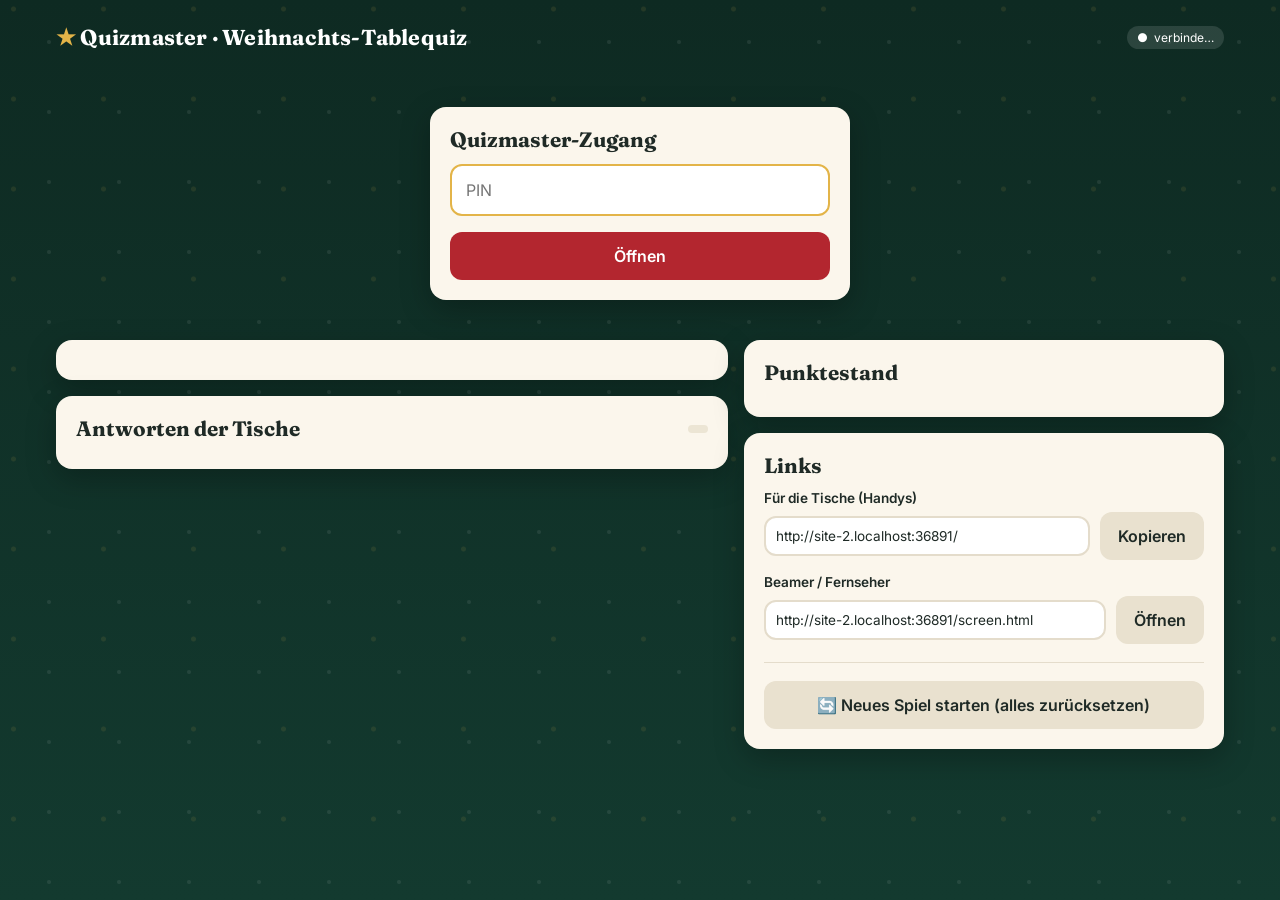
==== host.html @ 04e91825 "Weihnachts-Tablequiz: Tische, Quizmaster-Steuerung, Beamer-Ansicht Co-Authored-By: Claude Opus 5.5 <" ====
<!doctype html>
<html lang="de">
<head>
<meta charset="utf-8">
<meta name="viewport" content="width=device-width, initial-scale=1">
<title>Quizmaster</title>
<meta name="robots" content="noindex">
<link rel="preconnect" href="https://fonts.googleapis.com">
<link rel="stylesheet" href="https://fonts.googleapis.com/css2?family=Fraunces:opsz,wght@9..144,600;9..144,800&family=Inter:wght@400;500;600;700&display=swap">
<link rel="stylesheet" href="style.css">
</head>
<body>
<div class="wrap wide">
  <header class="top">
    <h1><span class="star">★</span> Quizmaster · <span id="title"></span></h1>
    <span class="status" id="status">verbinde…</span>
  </header>

  <section id="gate" class="card" style="max-width:420px;margin:40px auto" hidden>
    <h2>Quizmaster-Zugang</h2>
    <input type="password" id="pin" placeholder="PIN" inputmode="numeric" autocomplete="off">
    <p></p>
    <button class="block" id="pinBtn">Öffnen</button>
    <p class="notice bad" id="pinErr" hidden>Falsche PIN.</p>
  </section>

  <div id="app" class="host-grid" hidden>
    <div>
      <section class="card" id="control"></section>
      <section class="card">
        <div class="row" style="margin-bottom:8px">
          <h2 style="margin:0">Antworten der Tische</h2>
          <span class="spacer"></span>
          <span class="pill" id="ansCount"></span>
        </div>
        <div id="answers"></div>
      </section>
    </div>
    <div>
      <section class="card">
        <h2>Punktestand</h2>
        <div id="scores"></div>
      </section>
      <section class="card links">
        <h2>Links</h2>
        <label class="lbl small" style="margin-top:0">Für die Tische (Handys)</label>
        <div class="row"><input type="text" id="playerUrl" readonly style="flex:1"><button class="secondary" data-copy="playerUrl">Kopieren</button></div>
        <label class="lbl small">Beamer / Fernseher</label>
        <div class="row"><input type="text" id="screenUrl" readonly style="flex:1"><button class="secondary" data-copy="screenUrl">Öffnen</button></div>
        <hr style="border:0;border-top:1px solid var(--line);margin:18px 0">
        <button class="secondary block" id="resetBtn">🔄 Neues Spiel starten (alles zurücksetzen)</button>
      </section>
    </div>
  </div>
</div>

<script src="vendor/mqtt.min.js"></script>
<script src="config.js"></script>
<script src="questions.js"></script>
<script src="common.js"></script>
<script>
const $ = (id) => document.getElementById(id);
const ROUNDS = window.QUIZ_ROUNDS;
const HOST_KEY = "tq_host_" + CFG.room;
document.title = "Quizmaster · " + CFG.title;
$("title").textContent = CFG.title;
$("playerUrl").value = baseUrl();
$("screenUrl").value = baseUrl() + "screen.html";

function fresh() {
  return { gameId: Math.random().toString(36).slice(2, 10), phase: "lobby", round: 0, qi: 0, names: {}, joined: [], answers: {}, points: {} };
}
let G = load(HOST_KEY, null) || fresh();
let conn = null;

// ---------- PIN ----------
function unlock() {
  try { sessionStorage.setItem("tq_pin_ok", "1"); } catch (e) {}
  $("gate").hidden = true; $("app").hidden = false;
  start();
}
$("pinBtn").addEventListener("click", () => {
  if ($("pin").value.trim() === String(CFG.hostPin)) unlock(); else $("pinErr").hidden = false;
});
$("pin").addEventListener("keydown", (e) => { if (e.key === "Enter") $("pinBtn").click(); });
let ok = false; try { ok = sessionStorage.getItem("tq_pin_ok") === "1"; } catch (e) {}
if (ok) unlock(); else { $("gate").hidden = false; $("pin").focus(); }

// ---------- Helfer ----------
const cur = () => ROUNDS[G.round] && ROUNDS[G.round].questions[G.qi];
const qid = (r = G.round, i = G.qi) => `r${r}q${i}`;
const answerText = (q) => String(q.answer);
const persist = () => save(HOST_KEY, G);

function isCorrect(q, given) {
  const g = norm(given);
  if (!g) return false;
  if (q.type === "choice") return given === q.answer;
  const acc = [q.answer].concat(q.accept || []).map(norm);
  return acc.some((a) => g === a || (a.length >= 3 && (" " + g + " ").includes(" " + a + " ")));
}

function autoScore() {
  const q = cur(); const id = qid();
  const ans = G.answers[id] || {};
  G.points[id] = G.points[id] || {};
  const P = G.points[id];
  if (q.type === "estimate") {
    const target = Number(q.answer);
    let best = Infinity;
    const diffs = {};
    for (const t in ans) {
      const n = parseFloat(String(ans[t].answer).replace(",", "."));
      if (!isNaN(n)) { diffs[t] = Math.abs(n - target); best = Math.min(best, diffs[t]); }
    }
    for (const t in ans) if (P[t] == null) P[t] = diffs[t] === best ? 1 : 0;
  } else {
    for (const t in ans) if (P[t] == null) P[t] = isCorrect(q, ans[t].answer) ? 1 : 0;
  }
}

function participants() {
  const set = new Set(G.joined.map(Number));
  for (const id in G.answers) for (const t in G.answers[id]) set.add(Number(t));
  return [...set].sort((a, b) => a - b);
}

function computeScores() {
  return participants().map((t) => {
    const perRound = ROUNDS.map((R, r) => R.questions.reduce((s, _, i) => s + ((G.points[qid(r, i)] || {})[t] || 0), 0));
    return { table: t, perRound: perRound.slice(0, Math.max(1, G.round + 1)), total: perRound.reduce((a, b) => a + b, 0) };
  }).sort((a, b) => b.total - a.total || a.table - b.table);
}

// ---------- Senden ----------
function publishState() {
  const R = ROUNDS[G.round];
  const q = cur();
  const s = {
    gameId: G.gameId, phase: G.phase, round: G.round, rounds: ROUNDS.length,
    roundTitle: R ? R.title : "", qCount: R ? R.questions.length : 0,
    tables: CFG.tables, names: G.names, joined: G.joined, title: CFG.title
  };
  if (["question", "closed", "reveal"].includes(G.phase) && q) {
    s.question = { id: qid(), n: G.qi + 1, text: q.q, type: q.type, options: q.type === "choice" ? q.options : undefined };
    const ans = G.answers[qid()] || {};
    s.received = Object.keys(ans).map(Number);
    if (G.phase === "reveal") {
      s.answer = answerText(q);
      s.results = G.points[qid()] || {};
      s.given = Object.fromEntries(Object.entries(ans).map(([t, a]) => [t, a.answer]));
    }
  }
  if (["scores", "end", "reveal"].includes(G.phase)) s.scores = computeScores();
  if (conn) conn.publish(TOPIC.state, s, { retain: true });
  persist();
}

// ---------- Ablauf ----------
function step() {
  const R = ROUNDS[G.round];
  switch (G.phase) {
    case "lobby": G.round = 0; G.qi = 0; G.phase = "intro"; break;
    case "intro": G.phase = "question"; break;
    case "question": autoScore(); G.phase = "closed"; break;
    case "closed": G.phase = "reveal"; break;
    case "reveal":
      if (G.qi < R.questions.length - 1) { G.qi++; G.phase = "question"; }
      else G.phase = G.round < ROUNDS.length - 1 ? "scores" : "end";
      break;
    case "scores": G.round++; G.qi = 0; G.phase = "intro"; break;
  }
  publishState(); renderAll();
}

function primaryLabel() {
  const R = ROUNDS[G.round];
  switch (G.phase) {
    case "lobby": return "▶ Quiz starten – " + ROUNDS[0].title;
    case "intro": return "▶ Frage 1 zeigen";
    case "question": return "⏹ Antworten schließen";
    case "closed": return "💡 Lösung zeigen";
    case "reveal":
      if (G.qi < R.questions.length - 1) return `▶ Nächste Frage (${G.qi + 2}/${R.questions.length})`;
      return G.round < ROUNDS.length - 1 ? "📊 Runde beenden – Zwischenstand zeigen" : "🏆 Endstand zeigen";
    case "scores": return "▶ " + ROUNDS[G.round + 1].title + " starten";
    case "end": return null;
  }
}

// ---------- Render ----------
function renderAll() { renderControl(); renderAnswers(); renderScores(); }

function renderControl() {
  const R = ROUNDS[G.round]; const q = cur();
  const phaseText = { lobby: "Warteraum", intro: "Rundenstart", question: "Frage läuft – Tische antworten", closed: "Antworten geschlossen", reveal: "Lösung wird gezeigt", scores: "Zwischenstand wird gezeigt", end: "Quiz beendet" }[G.phase];
  let html = `<div class="qmeta"><span class="pill ${G.phase === "question" ? "live" : ""}">${phaseText}</span><span class="pill">${esc(R.title)}</span>`;
  if (["question", "closed", "reveal"].includes(G.phase)) html += `<span class="pill">Frage ${G.qi + 1}/${R.questions.length}</span>`;
  html += `</div>`;

  if (["question", "closed", "reveal"].includes(G.phase)) {
    html += `<div class="question">${esc(q.q)}</div>`;
    if (q.type === "choice") html += `<ol class="small" type="A" style="margin:0 0 6px;padding-left:22px">${q.options.map((o) => `<li ${o === q.answer ? 'style="font-weight:700;color:var(--green)"' : ""}>${esc(o)}</li>`).join("")}</ol>`;
    html += `<div class="solution">Lösung: <strong>${esc(answerText(q))}</strong>${q.type === "estimate" ? ' <span class="muted">(Schätzfrage – nächster Wert bekommt 1 Punkt)</span>' : ""}</div>`;
  } else if (G.phase === "lobby") {
    html += `<p>Die Tische können jetzt beitreten: <strong>${G.joined.length}</strong> von ${CFG.tables} verbunden.</p><p class="muted small">Tipp: Beamer-Ansicht öffnen – dort steht ein QR-Code zum Scannen.</p>`;
  } else if (G.phase === "intro") {
    html += `<div class="question">${esc(R.title)}</div><p class="muted">${R.questions.length} Fragen</p>`;
  } else if (G.phase === "scores") {
    html += `<p>Zwischenstand nach ${esc(R.title)} wird auf allen Geräten angezeigt.</p>`;
  } else if (G.phase === "end") {
    html += `<p>Der Endstand wird angezeigt. 🎉</p>`;
  }

  // Fortschritt
  html += `<div class="progress">` + ROUNDS.map((Rr, r) => Rr.questions.map((_, i) => {
    const done = r < G.round || (r === G.round && (i < G.qi || (i === G.qi && ["reveal", "scores", "end"].includes(G.phase))));
    const isCur = r === G.round && i === G.qi && ["question", "closed"].includes(G.phase);
    return `<span class="${isCur ? "cur" : done ? "done" : ""}"></span>`;
  }).join("") + `<span style="background:none;width:8px"></span>`).join("") + `</div>`;

  const label = primaryLabel();
  html += `<p></p><div class="row">`;
  if (label) html += `<button class="big" id="nextBtn" style="flex:1">${label}</button>`;
  if (G.phase === "closed") html += `<button class="secondary" id="reopenBtn">↩ Wieder öffnen</button>`;
  html += `</div>`;
  $("control").innerHTML = html;
  const nb = $("nextBtn"); if (nb) nb.addEventListener("click", step);
  const rb = $("reopenBtn"); if (rb) rb.addEventListener("click", () => { G.phase = "question"; publishState(); renderAll(); });
}

function renderAnswers() {
  const box = $("answers");
  if (!["question", "closed", "reveal"].includes(G.phase)) {
    const names = participants().map((t) => `<li>${esc(tableLabel(t, G.names))}</li>`).join("");
    box.innerHTML = names ? `<p class="muted small">Verbundene Tische:</p><ul>${names}</ul>` : `<p class="muted">Noch keine Tische verbunden.</p>`;
    $("ansCount").textContent = `${participants().length} Tische`;
    return;
  }
  const id = qid(); const ans = G.answers[id] || {}; const P = G.points[id] || {};
  const tables = [...new Set(participants().concat(Object.keys(ans).map(Number)))].sort((a, b) => a - b);
  $("ansCount").textContent = `${Object.keys(ans).length} / ${tables.length} geantwortet`;
  if (!tables.length) { box.innerHTML = `<p class="muted">Noch keine Tische verbunden.</p>`; return; }
  const canScore = G.phase !== "question";
  box.innerHTML = `<table class="ans-table"><thead><tr><th>Tisch</th><th>Antwort</th><th style="text-align:right">${canScore ? "Punkte" : ""}</th></tr></thead><tbody>` +
    tables.map((t) => {
      const a = ans[t];
      const p = P[t];
      const btns = canScore ? `<span class="pts-btns">${[[0, "0", "v0"], [0.5, "½", "vh"], [1, "1", "v1"]].map(([v, l, c]) => `<button data-t="${t}" data-v="${v}" class="${c} ${p === v ? "on" : ""}">${l}</button>`).join("")}</span>` : (a ? "✓" : "");
      return `<tr class="${a ? "" : "empty"}"><td>${esc(tableLabel(t, G.names))}</td><td class="ans">${a ? esc(a.answer) : "—"}</td><td style="text-align:right">${btns}</td></tr>`;
    }).join("") + `</tbody></table>` +
    (G.phase === "question" ? `<p class="muted small">Punkte werden beim Schließen automatisch vorgeschlagen – du kannst sie danach anpassen.</p>` : "");
  box.querySelectorAll(".pts-btns button").forEach((b) => b.addEventListener("click", () => {
    G.points[id] = G.points[id] || {};
    G.points[id][b.dataset.t] = Number(b.dataset.v);
    publishState(); renderAll();
  }));
}

function renderScores() { $("scores").innerHTML = rankRows(computeScores(), G.names); }

// ---------- Links / Reset ----------
document.querySelectorAll("[data-copy]").forEach((b) => b.addEventListener("click", () => {
  const inp = $(b.dataset.copy);
  if (b.dataset.copy === "screenUrl") { window.open(inp.value, "_blank"); return; }
  inp.select();
  (navigator.clipboard ? navigator.clipboard.writeText(inp.value) : Promise.reject()).then(() => { b.textContent = "Kopiert ✓"; setTimeout(() => b.textContent = "Kopieren", 1500); }).catch(() => document.execCommand && document.execCommand("copy"));
}));
$("resetBtn").addEventListener("click", () => {
  if (!confirm("Wirklich alles zurücksetzen? Alle Antworten und Punkte gehen verloren.")) return;
  G = fresh(); publishState(); renderAll();
});

// ---------- Start ----------
function start() {
  renderAll();
  conn = connectQuiz({
    subscribe: [TOPIC.answer, TOPIC.join, TOPIC.hello],
    onStatus: (s) => { setStatusDot($("status"), s); if (s === "online") publishState(); },
    onMessage: (topic, d) => {
      if (topic === TOPIC.hello) { publishState(); return; }
      const t = Number(d.table);
      if (!t || t < 1 || t > CFG.tables) return;
      let changed = false;
      if (!G.joined.includes(t)) { G.joined.push(t); changed = true; }
      const name = String(d.name || "").slice(0, 30).trim();
      if (name && G.names[t] !== name) { G.names[t] = name; changed = true; }
      if (topic === TOPIC.answer) {
        if (G.phase !== "question" || d.qid !== qid()) { if (changed) { publishState(); renderAll(); } return; }
        G.answers[d.qid] = G.answers[d.qid] || {};
        G.answers[d.qid][t] = { answer: String(d.answer).slice(0, 120), ts: d.ts };
        changed = true;
      }
      if (changed) { publishState(); renderAll(); }
    }
  });
}
</script>
</body>
</html>
---- style.css ----
:root {
  --bg: #0e2a22;
  --bg2: #133a2f;
  --card: #fbf6ec;
  --ink: #1f2a26;
  --muted: #6b7570;
  --red: #b3262f;
  --red-d: #8e1b23;
  --gold: #e3b448;
  --green: #2f7a4f;
  --line: #e4dccb;
  --radius: 16px;
  color-scheme: light;
}
* { box-sizing: border-box; }
html, body { margin: 0; }
body {
  font-family: "Inter", system-ui, -apple-system, "Segoe UI", sans-serif;
  color: var(--ink);
  background:
    radial-gradient(circle at 15% 10%, rgba(227,180,72,.10) 0 2px, transparent 3px) 0 0/90px 90px,
    radial-gradient(circle at 70% 60%, rgba(255,255,255,.08) 0 1.5px, transparent 2.5px) 0 0/70px 70px,
    linear-gradient(180deg, var(--bg) 0%, var(--bg2) 100%);
  background-attachment: fixed;
  min-height: 100vh;
  -webkit-font-smoothing: antialiased;
}
h1, h2, h3, .serif { font-family: "Fraunces", Georgia, serif; }
.wrap { max-width: 640px; margin: 0 auto; padding: 16px; }
.wrap.wide { max-width: 1200px; }

header.top {
  display: flex; align-items: center; justify-content: space-between; gap: 12px;
  color: #fff; padding: 8px 0 16px;
}
header.top h1 { font-size: 1.35rem; margin: 0; letter-spacing: .01em; }
header.top h1 .star { color: var(--gold); }
.status {
  font-size: .75rem; padding: 4px 10px; border-radius: 99px;
  background: rgba(255,255,255,.12); color: #fff; white-space: nowrap;
}
.status::before { content: "●"; margin-right: 6px; }
.status[data-status="online"]::before { color: #6ee09a; }
.status[data-status="connecting"]::before { color: var(--gold); }
.status[data-status="offline"]::before { color: #ff7a7a; }

.card {
  background: var(--card); border-radius: var(--radius); padding: 20px;
  box-shadow: 0 10px 30px rgba(0,0,0,.25); margin-bottom: 16px;
}
.card h2 { margin: 0 0 12px; font-size: 1.3rem; }
.muted { color: var(--muted); }
.small { font-size: .85rem; }
.center { text-align: center; }

.tag {
  display: inline-block; font-size: .78rem; font-weight: 600; letter-spacing: .04em; text-transform: uppercase;
  color: var(--red); margin-bottom: 6px;
}

button, .btn {
  font: inherit; font-weight: 600; border: 0; cursor: pointer; border-radius: 12px;
  padding: 14px 18px; background: var(--red); color: #fff; text-decoration: none;
  display: inline-flex; align-items: center; justify-content: center; gap: 8px;
  transition: transform .05s, background .15s;
}
button:hover { background: var(--red-d); }
button:active { transform: scale(.98); }
button:disabled { background: #b9b2a3; cursor: not-allowed; }
button.secondary { background: #e9e1cf; color: var(--ink); }
button.secondary:hover { background: #ddd3bd; }
button.ghost { background: transparent; color: inherit; padding: 6px 10px; text-decoration: underline; }
button.block { width: 100%; }
button.big { font-size: 1.15rem; padding: 18px 22px; }

input[type=text], input[type=password], input[type=number], textarea {
  font: inherit; width: 100%; padding: 14px; border-radius: 12px; border: 2px solid var(--line);
  background: #fff; color: var(--ink);
}
input:focus, textarea:focus { outline: none; border-color: var(--gold); }
label.lbl { display: block; font-weight: 600; margin: 14px 0 6px; }

.table-grid { display: grid; grid-template-columns: repeat(auto-fill, minmax(88px, 1fr)); gap: 10px; }
.table-grid button {
  background: #fff; color: var(--ink); border: 2px solid var(--line); padding: 16px 6px;
  flex-direction: column; gap: 2px;
}
.table-grid button .n { font-size: 1.6rem; font-family: "Fraunces", serif; }
.table-grid button .s { font-size: .72rem; color: var(--muted); font-weight: 500; max-width: 100%; overflow: hidden; text-overflow: ellipsis; white-space: nowrap; }
.table-grid button.sel { border-color: var(--red); background: #fff1ef; }

.question { font-family: "Fraunces", serif; font-size: 1.45rem; line-height: 1.3; margin: 4px 0 18px; }
.options { display: grid; gap: 10px; }
.options button {
  background: #fff; color: var(--ink); border: 2px solid var(--line); justify-content: flex-start; text-align: left;
  padding: 14px 16px; font-weight: 500;
}
.options button .letter {
  flex: none; width: 30px; height: 30px; border-radius: 50%; background: var(--bg2); color: #fff;
  display: inline-flex; align-items: center; justify-content: center; font-weight: 700; font-size: .9rem;
}
.options button.sel { border-color: var(--red); background: #fff1ef; }
.options button.sel .letter { background: var(--red); }
.options button.correct { border-color: var(--green); background: #e8f5ec; }
.options button.correct .letter { background: var(--green); }

.notice {
  border-radius: 12px; padding: 12px 14px; margin-top: 14px; background: #f1ead9;
}
.notice.ok { background: #e3f3e8; color: #1d5a37; }
.notice.warn { background: #fff4d6; color: #7a5a0c; }
.notice.bad { background: #fde6e6; color: #8e1b23; }

.answerbox {
  background: #e8f5ec; border: 2px solid var(--green); border-radius: 12px; padding: 14px;
  font-size: 1.2rem; font-weight: 700; color: #1d5a37;
}

.ranking { list-style: none; padding: 0; margin: 0; }
.ranking li {
  display: grid; grid-template-columns: 44px 1fr auto auto; align-items: center; gap: 10px;
  padding: 10px 12px; border-radius: 10px; margin-bottom: 6px; background: #fff;
}
.ranking li.top1 { background: #fff4d6; }
.ranking .place { font-size: 1.2rem; text-align: center; }
.ranking .who { font-weight: 600; }
.ranking .per { font-size: .8rem; }
.ranking .pts { font-family: "Fraunces", serif; font-size: 1.3rem; font-weight: 800; min-width: 2.5ch; text-align: right; }

.waiting { text-align: center; padding: 20px 0; }
.waiting .tag { display: block; }
.waiting .tree { font-size: 3rem; display: inline-block; animation: bob 2.4s ease-in-out infinite; }
@keyframes bob { 50% { transform: translateY(-6px) rotate(-3deg); } }

.row { display: flex; gap: 10px; flex-wrap: wrap; align-items: center; }
.spacer { flex: 1; }

/* ===== Host ===== */
.host-grid { display: grid; grid-template-columns: 1.4fr 1fr; gap: 16px; align-items: start; }
@media (max-width: 900px) { .host-grid { grid-template-columns: 1fr; } }
.ans-table { width: 100%; border-collapse: collapse; }
.ans-table th, .ans-table td { text-align: left; padding: 8px 6px; border-bottom: 1px solid var(--line); vertical-align: middle; }
.ans-table th { font-size: .78rem; text-transform: uppercase; letter-spacing: .04em; color: var(--muted); }
.ans-table td.ans { font-weight: 600; word-break: break-word; }
.ans-table tr.empty td { color: #b0a999; }
.pts-btns { display: inline-flex; gap: 4px; }
.pts-btns button { padding: 6px 10px; font-size: .85rem; background: #ece5d4; color: var(--ink); border-radius: 8px; }
.pts-btns button.on.v0 { background: #c9c1af; }
.pts-btns button.on.vh { background: var(--gold); }
.pts-btns button.on.v1 { background: var(--green); color: #fff; }
.qmeta { display: flex; gap: 8px; flex-wrap: wrap; margin-bottom: 10px; }
.pill { font-size: .78rem; padding: 4px 10px; border-radius: 99px; background: #ece5d4; font-weight: 600; }
.pill.live { background: var(--red); color: #fff; }
.solution { font-size: .95rem; margin-top: 8px; }
.links input { font-size: .85rem; padding: 10px; }
.progress { display: flex; gap: 4px; flex-wrap: wrap; margin-top: 10px; }
.progress span { width: 22px; height: 6px; border-radius: 3px; background: #ddd3bd; }
.progress span.done { background: var(--green); }
.progress span.cur { background: var(--red); }

/* ===== Beamer ===== */
body.screen { color: #fff; }
.screen-wrap { min-height: 100vh; display: flex; flex-direction: column; padding: 4vh 6vw; }
.screen-wrap header { display: flex; justify-content: space-between; align-items: center; font-size: 1.4vw; opacity: .85; }
.screen-main { flex: 1; display: flex; flex-direction: column; justify-content: center; }
.screen .bigq { font-family: "Fraunces", serif; font-size: 4.2vw; line-height: 1.2; margin: 0 0 4vh; }
.screen .round-title { font-family: "Fraunces", serif; font-size: 6vw; color: var(--gold); margin: 0; }
.screen .sub { font-size: 2vw; opacity: .85; }
.screen .opts { display: grid; grid-template-columns: 1fr 1fr; gap: 2vw; }
.screen .opts div {
  background: rgba(255,255,255,.1); border-radius: 1.2vw; padding: 2vw; font-size: 2.4vw; display: flex; gap: 1.4vw; align-items: center;
  border: 3px solid transparent;
}
.screen .opts div b { background: var(--gold); color: var(--bg); width: 3.6vw; height: 3.6vw; border-radius: 50%; display: inline-flex; align-items: center; justify-content: center; flex: none; }
.screen .opts div.correct { border-color: #6ee09a; background: rgba(110,224,154,.2); }
.screen .opts div.dim { opacity: .35; }
.screen .count { font-size: 2vw; margin-top: 4vh; }
.screen .sol { font-size: 4vw; font-family: "Fraunces", serif; color: #6ee09a; }
.screen .lobby { display: grid; grid-template-columns: auto 1fr; gap: 5vw; align-items: center; }
.screen .qr { background: #fff; padding: 1.5vw; border-radius: 1.5vw; }
.screen .qr img, .screen .qr svg { display: block; width: 26vw; height: 26vw; }
.screen .url { font-size: 1.6vw; word-break: break-all; opacity: .9; }
.screen .joined { display: flex; flex-wrap: wrap; gap: 1vw; margin-top: 3vh; }
.screen .joined span { background: rgba(255,255,255,.14); padding: .8vw 1.4vw; border-radius: 99px; font-size: 1.5vw; }
.screen .ranking li { background: rgba(255,255,255,.1); color: #fff; font-size: 2.2vw; padding: 1.4vw 2vw; grid-template-columns: 5vw 1fr auto auto; }
.screen .ranking li.top1 { background: rgba(227,180,72,.3); }
.screen .ranking .pts { font-size: 2.8vw; }
.screen .ranking .place { font-size: 2.4vw; }
.screen .ranking .per { font-size: 1.3vw; color: rgba(255,255,255,.7); }
.screen .muted { color: rgba(255,255,255,.7); }
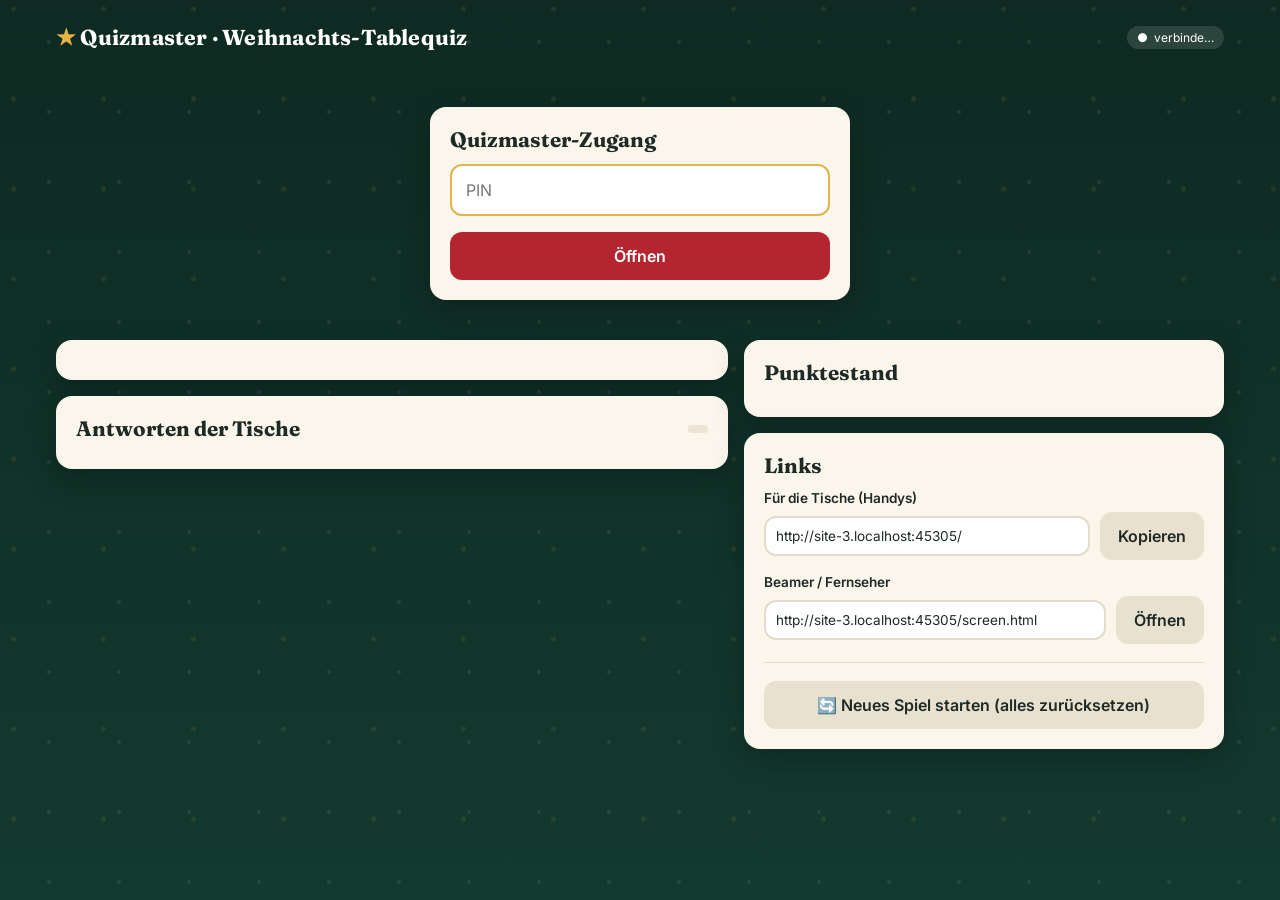
==== commit 6469cc0d: "3 Runden unnützes Wissen (Weihnachten, VHV, Hannover), Tippfehler-Toleranz, gruppierte Auswertung Co" ====
--- a/host.html
+++ b/host.html
@@ -89,7 +89,7 @@
 // ---------- Helfer ----------
 const cur = () => ROUNDS[G.round] && ROUNDS[G.round].questions[G.qi];
 const qid = (r = G.round, i = G.qi) => `r${r}q${i}`;
-const answerText = (q) => String(q.answer);
+const answerText = (q) => q.display || String(q.answer);
 const persist = () => save(HOST_KEY, G);
 
 function isCorrect(q, given) {
@@ -97,7 +97,26 @@
   if (!g) return false;
   if (q.type === "choice") return given === q.answer;
   const acc = [q.answer].concat(q.accept || []).map(norm);
-  return acc.some((a) => g === a || (a.length >= 3 && (" " + g + " ").includes(" " + a + " ")));
+  const words = g.split(" ");
+  return acc.some((a) => {
+    if (g === a || (a.length >= 3 && (" " + g + " ").includes(" " + a + " "))) return true;
+    // Tippfehler tolerieren: ganze Antwort oder einzelne Wörter
+    const tol = a.length >= 8 ? 2 : a.length >= 4 ? 1 : 0;
+    if (!tol) return false;
+    if (lev(g, a) <= tol) return true;
+    const n = a.split(" ").length;
+    for (let i = 0; i + n <= words.length; i++) if (lev(words.slice(i, i + n).join(" "), a) <= tol) return true;
+    return false;
+  });
+}
+
+function lev(a, b) {
+  if (Math.abs(a.length - b.length) > 3) return 99;
+  const d = Array.from({ length: a.length + 1 }, (_, i) => [i]);
+  for (let j = 1; j <= b.length; j++) d[0][j] = j;
+  for (let i = 1; i <= a.length; i++) for (let j = 1; j <= b.length; j++)
+    d[i][j] = Math.min(d[i - 1][j] + 1, d[i][j - 1] + 1, d[i - 1][j - 1] + (a[i - 1] === b[j - 1] ? 0 : 1));
+  return d[a.length][b.length];
 }
 
 function autoScore() {
@@ -242,6 +261,32 @@
   $("ansCount").textContent = `${Object.keys(ans).length} / ${tables.length} geantwortet`;
   if (!tables.length) { box.innerHTML = `<p class="muted">Noch keine Tische verbunden.</p>`; return; }
   const canScore = G.phase !== "question";
+  const ptsBtns = (tablesAttr, p) => `<span class="pts-btns">${[[0, "0", "v0"], [0.5, "½", "vh"], [1, "1", "v1"]].map(([v, l, c]) => `<button data-ts="${tablesAttr}" data-v="${v}" class="${c} ${p === v ? "on" : ""}">${l}</button>`).join("")}</span>`;
+  if (canScore) {
+    // Gleiche Antworten zusammenfassen -> nur einmal bewerten
+    const groups = {};
+    for (const t of tables) {
+      const a = ans[t]; if (!a) continue;
+      const key = norm(a.answer) || a.answer;
+      (groups[key] = groups[key] || { text: a.answer, tables: [] }).tables.push(t);
+    }
+    const list = Object.values(groups).sort((x, y) => y.tables.length - x.tables.length);
+    const missing = tables.filter((t) => !ans[t]);
+    box.innerHTML = `<table class="ans-table"><thead><tr><th>Antwort</th><th>Tische</th><th style="text-align:right">Punkte</th></tr></thead><tbody>` +
+      list.map((g) => {
+        const vals = [...new Set(g.tables.map((t) => P[t]))];
+        const p = vals.length === 1 ? vals[0] : null;
+        return `<tr><td class="ans">${esc(g.text)}${g.tables.length > 1 ? ` <span class="pill">${g.tables.length}×</span>` : ""}</td><td class="small">${g.tables.map((t) => esc(tableLabel(t, G.names))).join("<br>")}</td><td style="text-align:right">${ptsBtns(g.tables.join(","), p)}</td></tr>`;
+      }).join("") +
+      (missing.length ? `<tr class="empty"><td>— keine Antwort</td><td class="small">${missing.map((t) => esc(tableLabel(t, G.names))).join("<br>")}</td><td></td></tr>` : "") +
+      `</tbody></table><p class="muted small">Gleiche Antworten sind zusammengefasst – ein Klick bewertet alle Tische mit dieser Antwort.</p>`;
+    box.querySelectorAll(".pts-btns button").forEach((b) => b.addEventListener("click", () => {
+      G.points[id] = G.points[id] || {};
+      b.dataset.ts.split(",").forEach((t) => { G.points[id][t] = Number(b.dataset.v); });
+      publishState(); renderAll();
+    }));
+    return;
+  }
   box.innerHTML = `<table class="ans-table"><thead><tr><th>Tisch</th><th>Antwort</th><th style="text-align:right">${canScore ? "Punkte" : ""}</th></tr></thead><tbody>` +
     tables.map((t) => {
       const a = ans[t];
